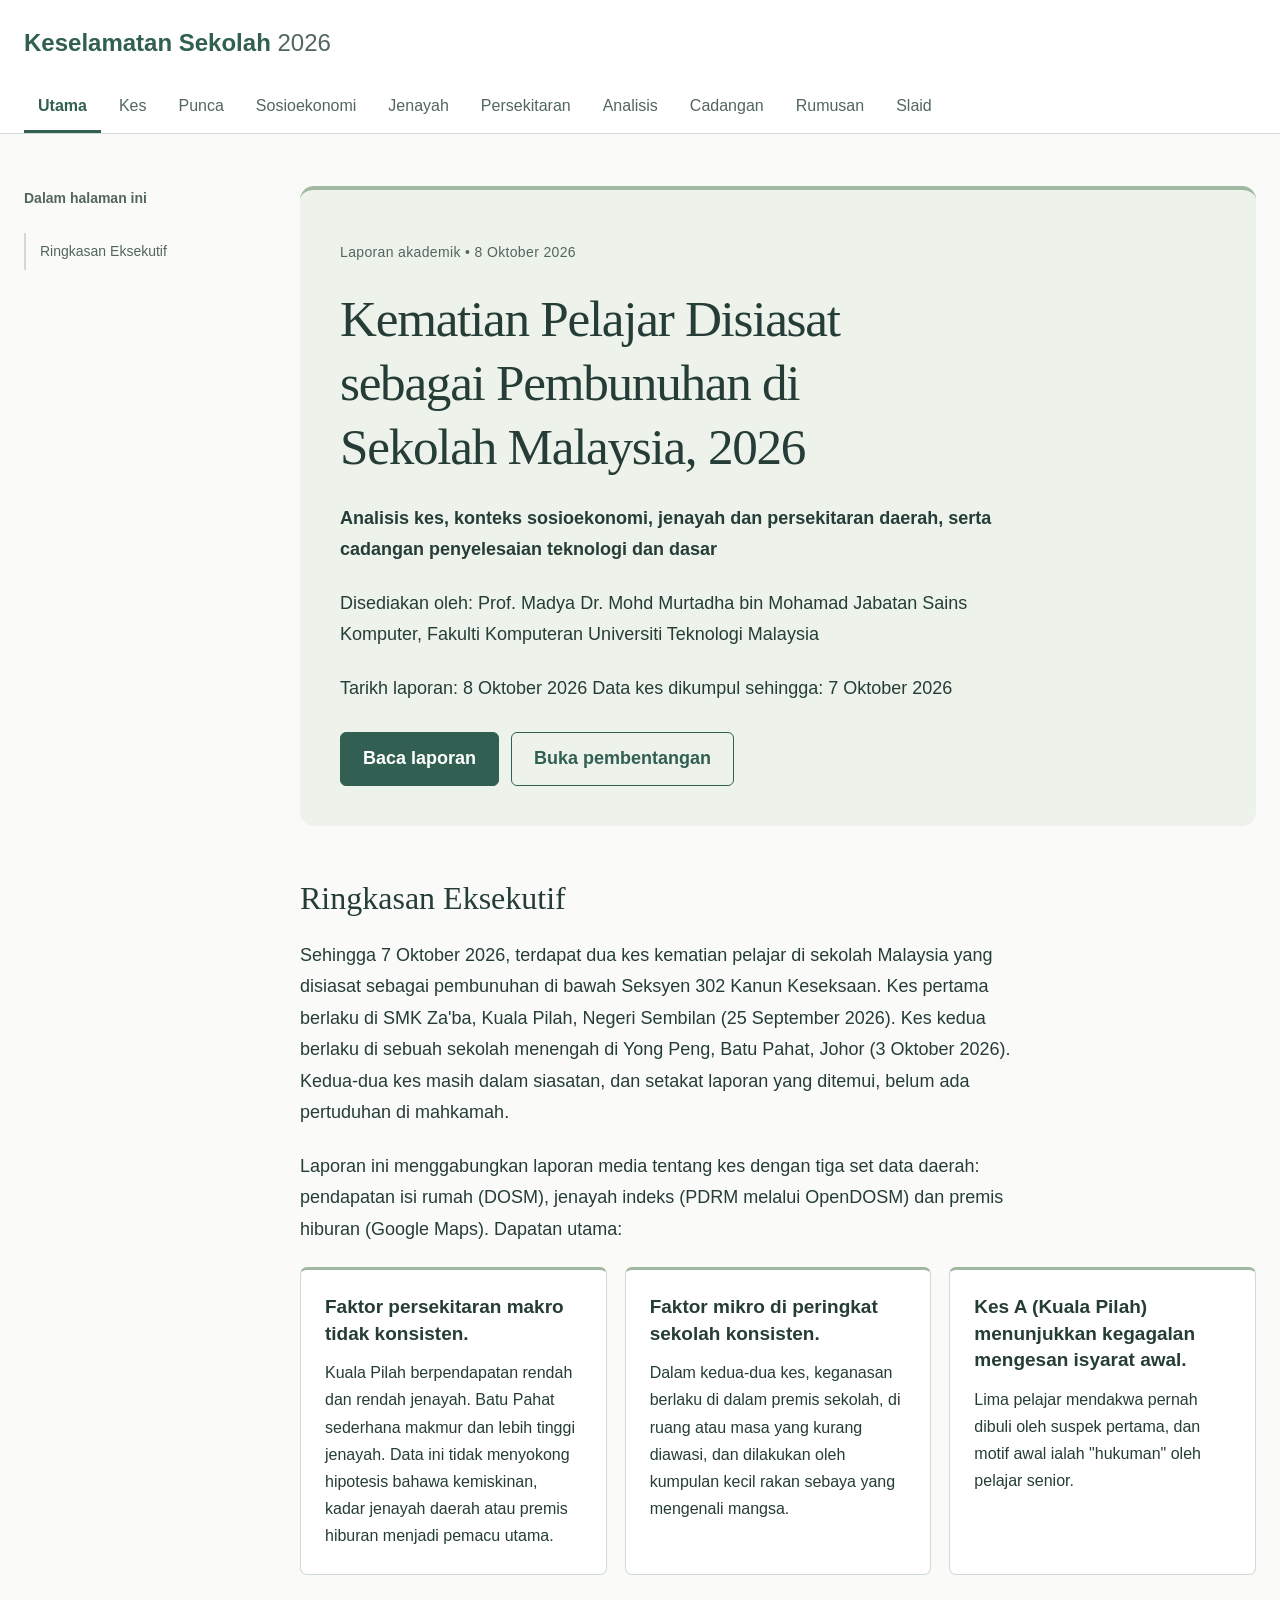
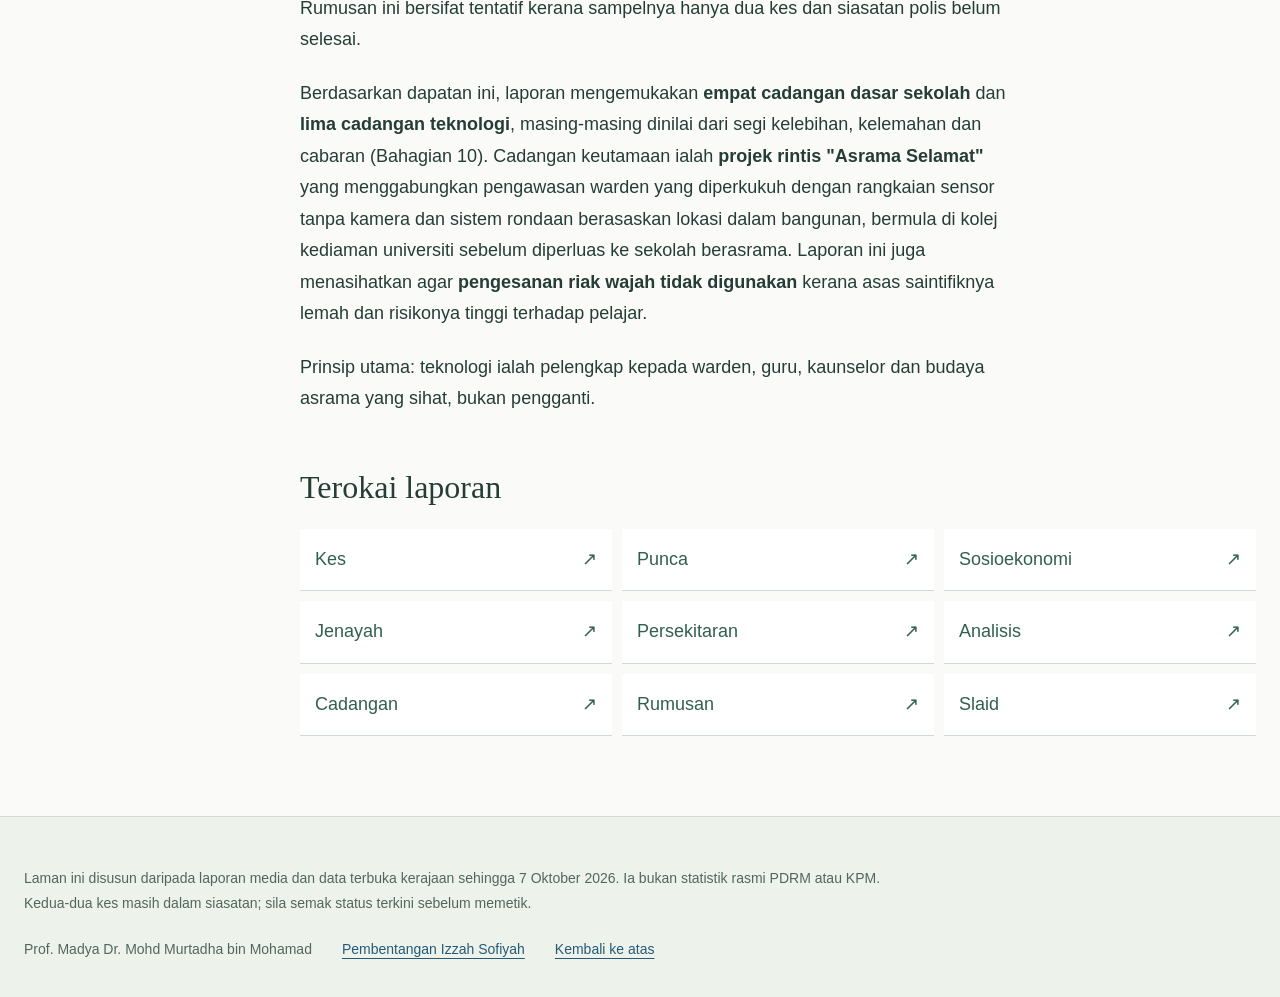
==== index.html @ 95ad990e "Create school safety report website and illustrated presentation" ====
<!doctype html><html lang="ms"><head><meta charset="utf-8"><meta name="viewport" content="width=device-width,initial-scale=1"><title>Utama | Keselamatan Sekolah 2026</title><meta name="description" content="Laporan keselamatan sekolah 2026: kes, konteks, analisis dan cadangan. Sumber laporan media dan data terbuka."><link rel="stylesheet" href="assets/css/style.css"><script defer src="assets/js/main.js"></script></head><body><a class="skip" href="#kandungan">Langkau ke kandungan</a><header class="site-header"><div class="header-top"><a class="brand" href="index.html">Keselamatan Sekolah <span>2026</span></a><button id="menu" aria-controls="nav" aria-expanded="false">Menu</button></div><nav id="nav" aria-label="Navigasi utama"><a href="index.html" aria-current="page">Utama</a><a href="kes.html">Kes</a><a href="punca.html">Punca</a><a href="sosioekonomi.html">Sosioekonomi</a><a href="jenayah.html">Jenayah</a><a href="persekitaran.html">Persekitaran</a><a href="analisis.html">Analisis</a><a href="cadangan.html">Cadangan</a><a href="rumusan.html">Rumusan</a><a href="slaid.html">Slaid</a></nav></header><div class="page-shell"><aside class="toc"><p>Dalam halaman ini</p><a href="#ringkasan-eksekutif">Ringkasan Eksekutif</a></aside><main id="kandungan" tabindex="-1"><section class="hero"><p class="eyebrow">Laporan akademik • 8 Oktober 2026</p><h1 id="kematian-pelajar-disiasat-sebagai-pembunuhan-di-sekolah-malaysia-2026">Kematian Pelajar Disiasat sebagai Pembunuhan di Sekolah Malaysia, 2026</h1>
<p><strong>Analisis kes, konteks sosioekonomi, jenayah dan persekitaran daerah, serta cadangan penyelesaian teknologi dan dasar</strong></p>
<p>Disediakan oleh: Prof. Madya Dr. Mohd Murtadha bin Mohamad Jabatan Sains Komputer, Fakulti Komputeran Universiti Teknologi Malaysia</p>
<p>Tarikh laporan: 8 Oktober 2026 Data kes dikumpul sehingga: 7 Oktober 2026</p><div class="hero-actions"><a class="button" href="kes.html">Baca laporan</a><a class="button secondary" href="slaid.html">Buka pembentangan</a></div></section><h2 id="ringkasan-eksekutif">Ringkasan Eksekutif</h2>
<p>Sehingga 7 Oktober 2026, terdapat dua kes kematian pelajar di sekolah Malaysia yang disiasat sebagai pembunuhan di bawah Seksyen 302 Kanun Keseksaan. Kes pertama berlaku di SMK Za&#x27;ba, Kuala Pilah, Negeri Sembilan (25 September 2026). Kes kedua berlaku di sebuah sekolah menengah di Yong Peng, Batu Pahat, Johor (3 Oktober 2026). Kedua-dua kes masih dalam siasatan, dan setakat laporan yang ditemui, belum ada pertuduhan di mahkamah.</p>
<p>Laporan ini menggabungkan laporan media tentang kes dengan tiga set data daerah: pendapatan isi rumah (DOSM), jenayah indeks (PDRM melalui OpenDOSM) dan premis hiburan (Google Maps). Dapatan utama:</p>
<ol class="findings">
<li><strong>Faktor persekitaran makro tidak konsisten.</strong> Kuala Pilah berpendapatan rendah dan rendah jenayah. Batu Pahat sederhana makmur dan lebih tinggi jenayah. Data ini tidak menyokong hipotesis bahawa kemiskinan, kadar jenayah daerah atau premis hiburan menjadi pemacu utama.</li>
<li><strong>Faktor mikro di peringkat sekolah konsisten.</strong> Dalam kedua-dua kes, keganasan berlaku di dalam premis sekolah, di ruang atau masa yang kurang diawasi, dan dilakukan oleh kumpulan kecil rakan sebaya yang mengenali mangsa.</li>
<li><strong>Kes A (Kuala Pilah) menunjukkan kegagalan mengesan isyarat awal.</strong> Lima pelajar mendakwa pernah dibuli oleh suspek pertama, dan motif awal ialah &quot;hukuman&quot; oleh pelajar senior.</li>
</ol>
<p>Rumusan ini bersifat tentatif kerana sampelnya hanya dua kes dan siasatan polis belum selesai.</p>
<p>Berdasarkan dapatan ini, laporan mengemukakan <strong>empat cadangan dasar sekolah</strong> dan <strong>lima cadangan teknologi</strong>, masing-masing dinilai dari segi kelebihan, kelemahan dan cabaran (Bahagian 10). Cadangan keutamaan ialah <strong>projek rintis &quot;Asrama Selamat&quot;</strong> yang menggabungkan pengawasan warden yang diperkukuh dengan rangkaian sensor tanpa kamera dan sistem rondaan berasaskan lokasi dalam bangunan, bermula di kolej kediaman universiti sebelum diperluas ke sekolah berasrama. Laporan ini juga menasihatkan agar <strong>pengesanan riak wajah tidak digunakan</strong> kerana asas saintifiknya lemah dan risikonya tinggi terhadap pelajar.</p>
<p>Prinsip utama: teknologi ialah pelengkap kepada warden, guru, kaunselor dan budaya asrama yang sihat, bukan pengganti.</p><section class="quick"><h2>Terokai laporan</h2><div><a href="kes.html">Kes<span aria-hidden="true">↗</span></a><a href="punca.html">Punca<span aria-hidden="true">↗</span></a><a href="sosioekonomi.html">Sosioekonomi<span aria-hidden="true">↗</span></a><a href="jenayah.html">Jenayah<span aria-hidden="true">↗</span></a><a href="persekitaran.html">Persekitaran<span aria-hidden="true">↗</span></a><a href="analisis.html">Analisis<span aria-hidden="true">↗</span></a><a href="cadangan.html">Cadangan<span aria-hidden="true">↗</span></a><a href="rumusan.html">Rumusan<span aria-hidden="true">↗</span></a><a href="slaid.html">Slaid<span aria-hidden="true">↗</span></a></div></section></main></div><footer class="site-footer"><p>Laman ini disusun daripada laporan media dan data terbuka kerajaan sehingga 7 Oktober 2026. Ia bukan statistik rasmi PDRM atau KPM. Kedua-dua kes masih dalam siasatan; sila semak status terkini sebelum memetik.</p><div><span>Prof. Madya Dr. Mohd Murtadha bin Mohamad</span><a href="slaid.html">Pembentangan Izzah Sofiyah</a><a href="#kandungan">Kembali ke atas</a></div></footer></body></html>
---- assets/css/style.css ----
:root{color-scheme:light dark;--bg:#fafbf8;--paper:#fff;--ink:#263d37;--muted:#52665e;--line:#cfdbd3;--green:#315f51;--soft:#edf3eb;--gold:#836225;--link:#245a77}*{box-sizing:border-box}html{scroll-padding-top:30px}body{margin:0;background:var(--bg);color:var(--ink);font:18px/1.75 Calibri,"Avenir Next",Arial,sans-serif}a{color:var(--link);text-underline-offset:4px;overflow-wrap:anywhere}a:hover{text-decoration-thickness:2px}button{font:inherit;cursor:pointer}button,a{touch-action:manipulation}:focus-visible{outline:3px solid #a17b2c;outline-offset:4px}.skip{position:absolute;left:20px;top:-100px;background:var(--paper);padding:12px;z-index:9}.skip:focus{top:10px}.site-header{background:var(--paper);border-bottom:1px solid var(--line);padding:22px max(24px,calc((100vw - 1320px)/2)) 0}.header-top{display:flex;align-items:center;justify-content:space-between;gap:20px}.brand{font-size:24px;font-weight:700;color:var(--green);text-decoration:none}.brand span{font-weight:400;color:var(--muted)}#menu{display:none;background:var(--soft);border:1px solid var(--line);border-radius:6px;padding:8px 16px;color:var(--ink)}nav{display:flex;gap:4px;flex-wrap:wrap;margin-top:18px}nav a{padding:10px 14px;color:var(--muted);text-decoration:none;font-size:16px;border-bottom:3px solid transparent}nav a[aria-current]{border-color:var(--green);color:var(--green);font-weight:700}.page-shell{max-width:1320px;display:grid;grid-template-columns:220px minmax(0,1fr);gap:56px;margin:52px auto 80px;padding:0 24px}main{min-width:0;max-width:100%;grid-column:2}main>p,main>ul,main>ol{max-width:72ch}.toc{grid-column:1;grid-row:1;align-self:start;position:sticky;top:24px;max-height:88vh;overflow:auto;font-size:14px}.toc p{color:var(--muted);font-weight:700;margin-top:0}.toc a{display:block;text-decoration:none;border-left:2px solid var(--line);padding:8px 14px;line-height:1.5;color:var(--muted)}.toc a:hover{background:var(--soft);border-color:var(--green)}h1,h2,h3,h4{line-height:1.25;scroll-margin-top:30px}h1,h2{font-family:Georgia,"Times New Roman",serif;font-weight:400}h1{font-size:clamp(32px,4vw,54px);letter-spacing:-.025em;margin:12px 0 24px;max-width:24ch}h2{font-size:32px;margin:52px 0 22px}h3{font-size:23px;margin:32px 0 16px}h4{font-size:21px;margin:12px 0 18px}p{margin:14px 0 22px}li{padding-left:4px;margin:10px 0}strong{font-weight:700}.eyebrow{font-size:14px;color:var(--muted);letter-spacing:.025em}.hero{padding:36px 40px 40px;background:var(--soft);border-radius:14px;border-top:4px solid #a1b8a2;margin-bottom:38px}.hero p{max-width:70ch}.hero h1{margin-top:14px}.hero .lead{font-size:25px}.hero-actions{display:flex;flex-wrap:wrap;gap:12px;margin-top:28px}.button{display:inline-block;padding:10px 22px;border:1px solid var(--green);border-radius:6px;background:var(--green);color:#fff;text-decoration:none;font-weight:600}.button.secondary{color:var(--green);background:transparent}.findings{list-style:none;display:grid;grid-template-columns:repeat(3,minmax(0,1fr));padding:0;gap:18px;max-width:none!important}.findings li{margin:0;padding:24px;border:1px solid var(--line);border-top:3px solid #a1b8a2;border-radius:7px;font-size:16px;line-height:1.7;background:var(--paper)}.findings strong{display:block;font-size:19px;margin-bottom:12px;line-height:1.4}.quick>div{display:grid;grid-template-columns:repeat(3,minmax(0,1fr));gap:10px}.quick a{display:flex;justify-content:space-between;text-decoration:none;border-bottom:1px solid var(--line);padding:15px;color:var(--green);background:var(--paper)}.table-scroll{max-width:100%;overflow-x:auto;margin:22px 0 32px;border:1px solid var(--line);border-radius:8px;background:var(--paper)}table{border-collapse:collapse;width:100%;font-size:16px;line-height:1.55;min-width:620px}caption{text-align:left;padding:14px 18px;font-size:15px;font-weight:600;color:var(--muted);background:var(--soft)}th,td{text-align:left;padding:15px 16px;vertical-align:top;border-bottom:1px solid var(--line)}thead th{background:var(--green);color:white;font-weight:600}tbody th{font-weight:500}tbody tr:nth-child(even){background:var(--soft)}tbody tr:last-child>*{border-bottom:0}.chart{margin:30px 0;padding:24px;border:1px solid var(--line);border-radius:8px;background:var(--paper)}.chart-frame{height:320px;position:relative}figcaption{color:var(--muted);font-size:14px;line-height:1.6;margin-top:15px}.chart-status{font-size:14px}.filters{display:flex;gap:10px;align-items:center;flex-wrap:wrap;padding:16px 0}.filters button{border:1px solid var(--green);padding:7px 18px;border-radius:99px;background:var(--paper);color:var(--green)}.filters button[aria-pressed=true]{color:white;background:var(--green)}#filter-status{font-size:14px;color:var(--muted)}.recommendation{padding:26px;margin:25px 0;background:var(--paper);border:1px solid var(--line);border-radius:10px}.recommendation[hidden]{display:none}.badge{display:inline-block;padding:3px 12px;background:var(--soft);border:1px solid var(--line);border-radius:4px;font-size:14px;color:var(--green)}.badge.caution{color:var(--gold);margin-top:35px}.category{border-left:5px solid #466b84;padding:10px 16px;background:var(--soft)}.category.bukan{border-color:#637553}.category.konteks{border-color:#82688e}.deck-preview{border:1px solid var(--line);border-radius:10px;overflow:hidden;background:var(--soft)}iframe{display:block;width:100%;height:680px;border:0}.site-footer{padding:35px max(24px,calc((100vw - 1272px)/2));background:var(--soft);border-top:1px solid var(--line);font-size:14px;color:var(--muted)}.site-footer p{max-width:110ch}.site-footer div{display:flex;flex-wrap:wrap;gap:12px 30px}code{font-size:.9em;overflow-wrap:anywhere}#kandungan:focus{outline:none}@media(max-width:1050px){.page-shell{grid-template-columns:1fr;gap:24px;margin-top:28px}.toc{position:static;grid-column:1;display:flex;gap:5px;flex-wrap:wrap;max-height:none;border-bottom:1px solid var(--line);padding-bottom:15px}.toc p{width:100%;margin-bottom:5px}.toc a{border:0;padding:5px 9px;font-size:13px;background:var(--soft);border-radius:4px}main{grid-column:1}.findings{grid-template-columns:1fr}.hero{padding:28px}}@media(max-width:650px){body{font-size:17px}.site-header{padding:16px 18px 0}.brand{font-size:20px}#menu{display:block}.js nav{display:none}.js nav.open{display:flex}nav{padding-bottom:12px}nav a{padding:7px 9px;font-size:15px}.page-shell{padding:0 18px;margin-bottom:40px}.hero{padding:22px}.hero h1{font-size:34px}.hero .lead{font-size:21px}h2{font-size:28px}h3{font-size:21px}.quick>div{grid-template-columns:1fr 1fr}.recommendation{padding:18px}.chart{padding:14px}.chart-frame{height:280px}iframe{height:700px}.toc{display:none}.site-footer{padding:25px 18px}.button{padding:9px 16px}}@media(prefers-color-scheme:dark){:root{--bg:#162522;--paper:#1d302b;--ink:#e0e9e2;--muted:#bccbc2;--line:#476057;--green:#a7d2bb;--soft:#253b33;--gold:#e0c586;--link:#a5d3ed}.button,.filters button[aria-pressed=true],thead th{background:#315f51;color:#fff}.button.secondary{color:var(--green)}.hero{border-color:#82a98b}}@media print{@page{margin:15mm}body{background:white;color:#111;font-size:11pt}.site-header,.toc,.skip,.hero-actions,.filters,.quick,.deck-preview{display:none!important}.page-shell{display:block;padding:0;margin:0;max-width:none}main{max-width:none}.hero,.recommendation,.chart,.table-scroll{background:white;border-color:#aaa;box-shadow:none;border-radius:0}.recommendation[hidden]{display:block!important}.table-scroll{overflow:visible}table{min-width:0;font-size:9pt}th,td{padding:6px;overflow-wrap:anywhere}thead th{background:#eee;color:black}h1{font-size:26pt}h2{font-size:21pt}h3{font-size:16pt}.site-footer{background:white;color:#333;padding:15px 0}a{color:#111}a[href^="http"]:after{content:" (" attr(href) ")";font-size:8pt;overflow-wrap:anywhere}.chart{break-inside:avoid}.findings{display:block}.findings li{margin-bottom:10px}tr{break-inside:avoid}}

tr.international>th{border-left:5px solid #82688e}tr.reference>th{border-left:5px solid #8a743b}
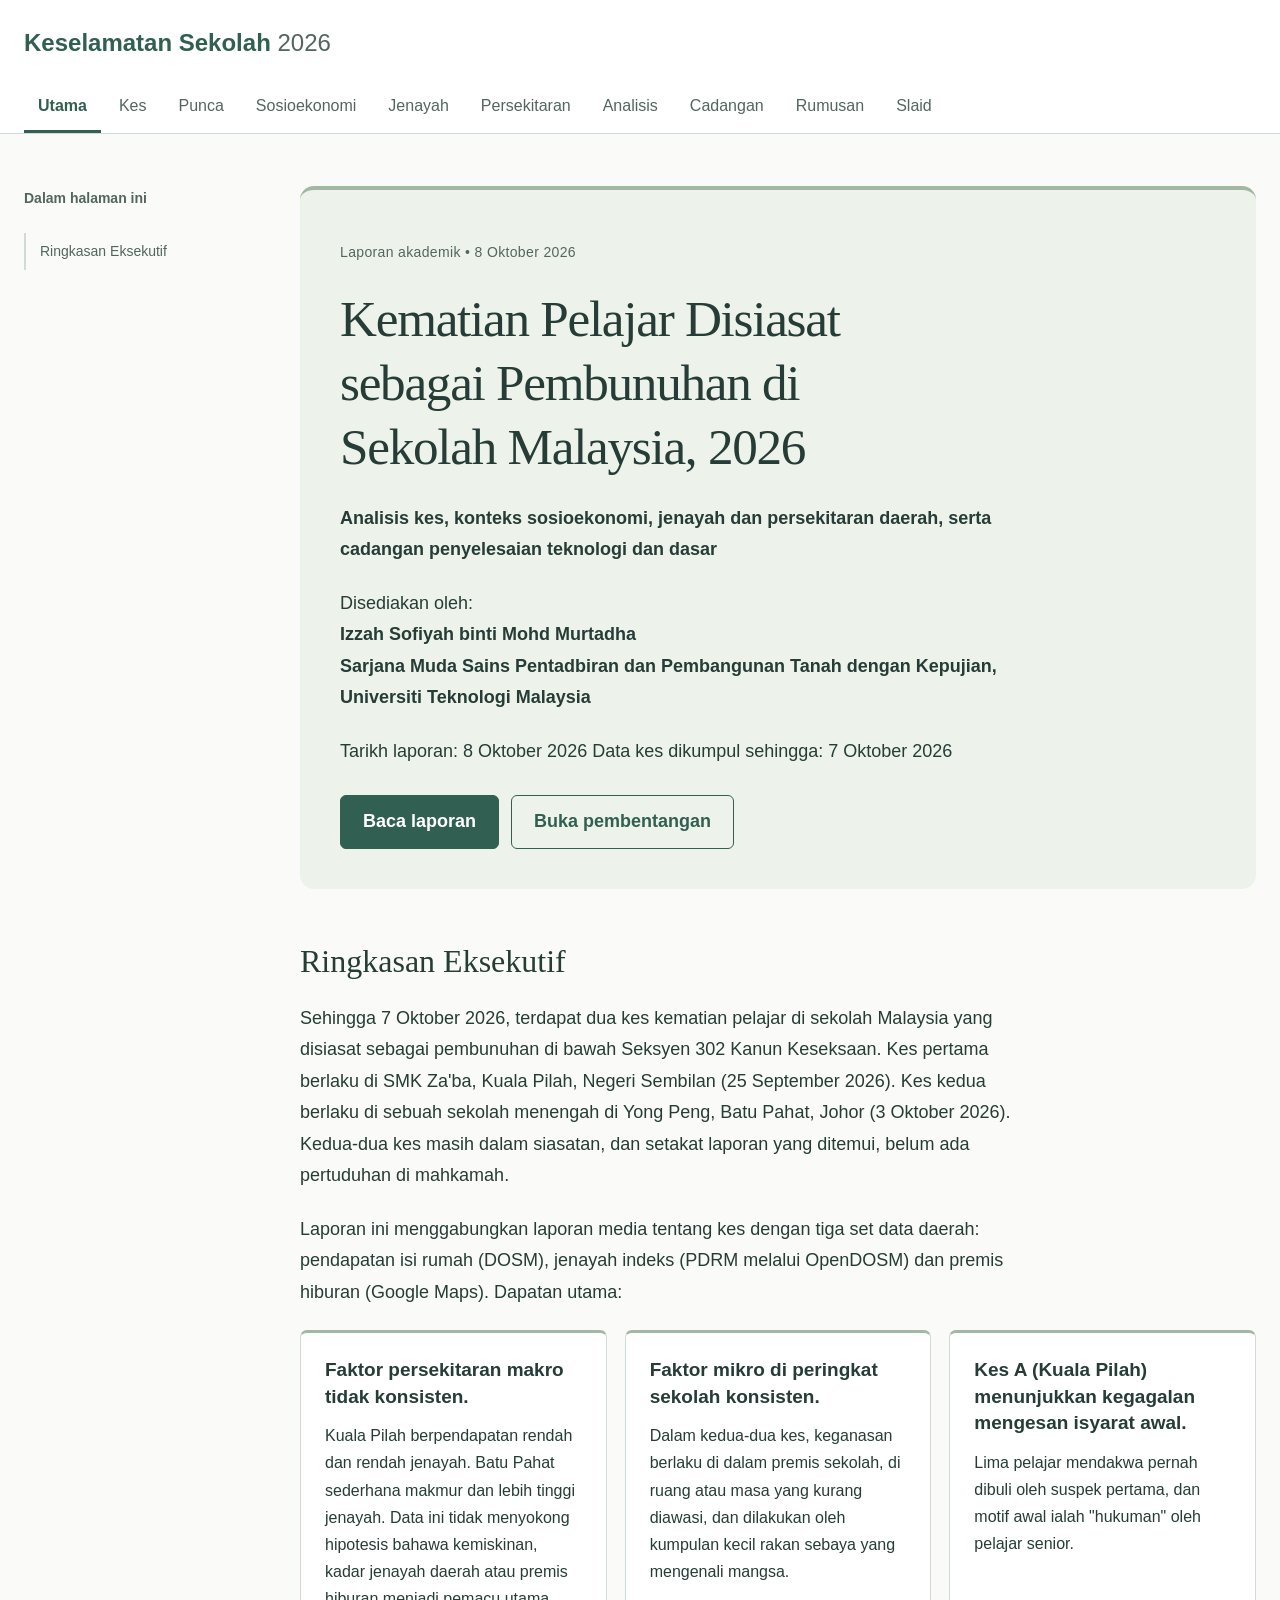
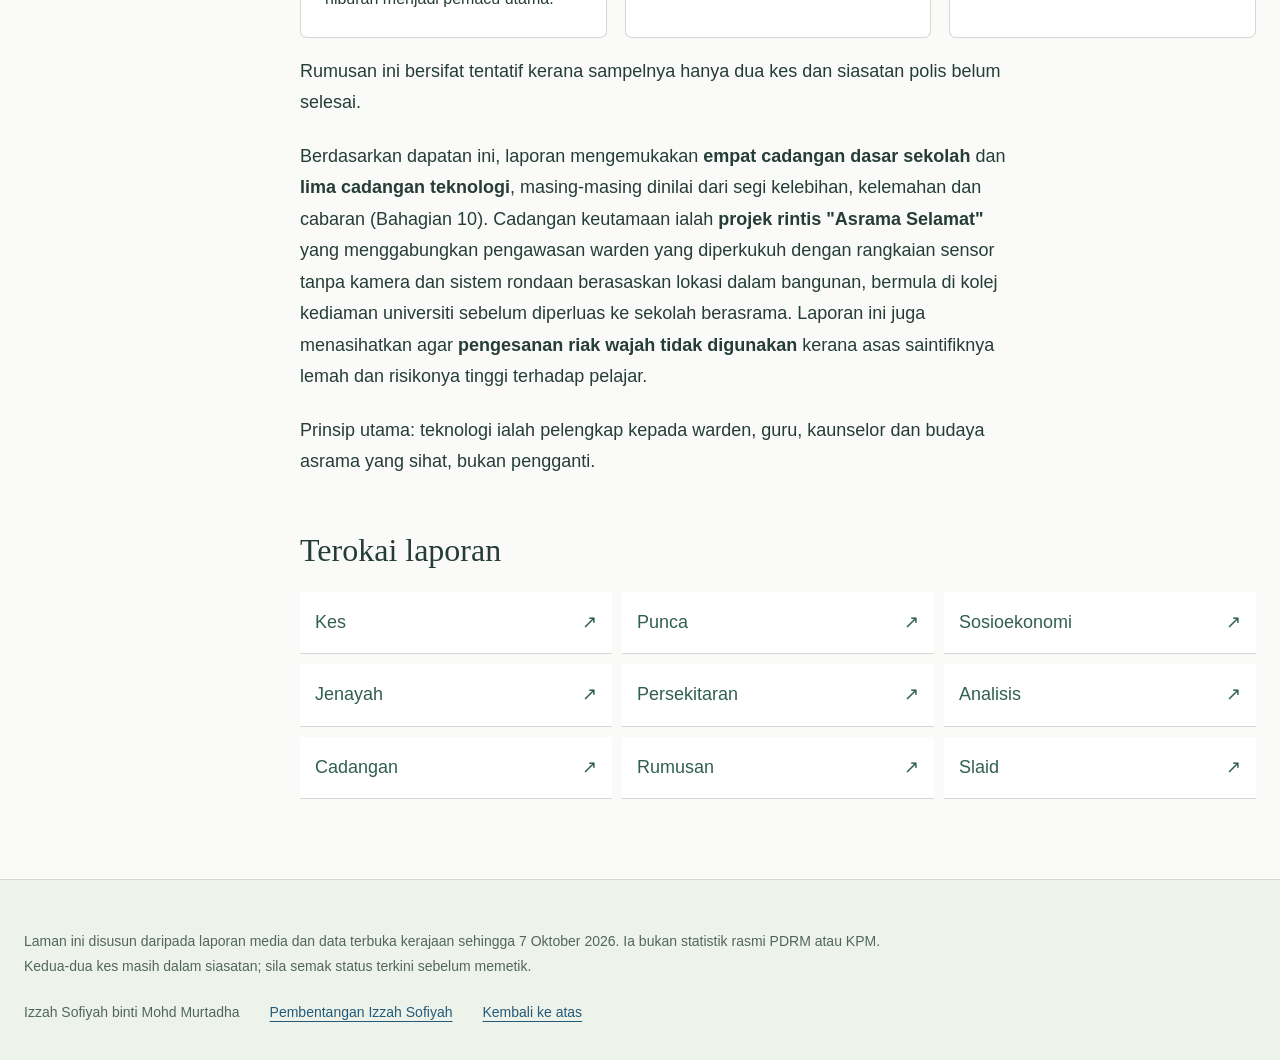
==== commit 7409cc98: "Update report attribution to Izzah Sofiyah" ====
--- a/index.html
+++ b/index.html
@@ -1,6 +1,6 @@
 <!doctype html><html lang="ms"><head><meta charset="utf-8"><meta name="viewport" content="width=device-width,initial-scale=1"><title>Utama | Keselamatan Sekolah 2026</title><meta name="description" content="Laporan keselamatan sekolah 2026: kes, konteks, analisis dan cadangan. Sumber laporan media dan data terbuka."><link rel="stylesheet" href="assets/css/style.css"><script defer src="assets/js/main.js"></script></head><body><a class="skip" href="#kandungan">Langkau ke kandungan</a><header class="site-header"><div class="header-top"><a class="brand" href="index.html">Keselamatan Sekolah <span>2026</span></a><button id="menu" aria-controls="nav" aria-expanded="false">Menu</button></div><nav id="nav" aria-label="Navigasi utama"><a href="index.html" aria-current="page">Utama</a><a href="kes.html">Kes</a><a href="punca.html">Punca</a><a href="sosioekonomi.html">Sosioekonomi</a><a href="jenayah.html">Jenayah</a><a href="persekitaran.html">Persekitaran</a><a href="analisis.html">Analisis</a><a href="cadangan.html">Cadangan</a><a href="rumusan.html">Rumusan</a><a href="slaid.html">Slaid</a></nav></header><div class="page-shell"><aside class="toc"><p>Dalam halaman ini</p><a href="#ringkasan-eksekutif">Ringkasan Eksekutif</a></aside><main id="kandungan" tabindex="-1"><section class="hero"><p class="eyebrow">Laporan akademik • 8 Oktober 2026</p><h1 id="kematian-pelajar-disiasat-sebagai-pembunuhan-di-sekolah-malaysia-2026">Kematian Pelajar Disiasat sebagai Pembunuhan di Sekolah Malaysia, 2026</h1>
 <p><strong>Analisis kes, konteks sosioekonomi, jenayah dan persekitaran daerah, serta cadangan penyelesaian teknologi dan dasar</strong></p>
-<p>Disediakan oleh: Prof. Madya Dr. Mohd Murtadha bin Mohamad Jabatan Sains Komputer, Fakulti Komputeran Universiti Teknologi Malaysia</p>
+<p>Disediakan oleh:<br><strong>Izzah Sofiyah binti Mohd Murtadha</strong><br><strong>Sarjana Muda Sains Pentadbiran dan Pembangunan Tanah dengan Kepujian, Universiti Teknologi Malaysia</strong></p>
 <p>Tarikh laporan: 8 Oktober 2026 Data kes dikumpul sehingga: 7 Oktober 2026</p><div class="hero-actions"><a class="button" href="kes.html">Baca laporan</a><a class="button secondary" href="slaid.html">Buka pembentangan</a></div></section><h2 id="ringkasan-eksekutif">Ringkasan Eksekutif</h2>
 <p>Sehingga 7 Oktober 2026, terdapat dua kes kematian pelajar di sekolah Malaysia yang disiasat sebagai pembunuhan di bawah Seksyen 302 Kanun Keseksaan. Kes pertama berlaku di SMK Za&#x27;ba, Kuala Pilah, Negeri Sembilan (25 September 2026). Kes kedua berlaku di sebuah sekolah menengah di Yong Peng, Batu Pahat, Johor (3 Oktober 2026). Kedua-dua kes masih dalam siasatan, dan setakat laporan yang ditemui, belum ada pertuduhan di mahkamah.</p>
 <p>Laporan ini menggabungkan laporan media tentang kes dengan tiga set data daerah: pendapatan isi rumah (DOSM), jenayah indeks (PDRM melalui OpenDOSM) dan premis hiburan (Google Maps). Dapatan utama:</p>
@@ -11,4 +11,4 @@
 </ol>
 <p>Rumusan ini bersifat tentatif kerana sampelnya hanya dua kes dan siasatan polis belum selesai.</p>
 <p>Berdasarkan dapatan ini, laporan mengemukakan <strong>empat cadangan dasar sekolah</strong> dan <strong>lima cadangan teknologi</strong>, masing-masing dinilai dari segi kelebihan, kelemahan dan cabaran (Bahagian 10). Cadangan keutamaan ialah <strong>projek rintis &quot;Asrama Selamat&quot;</strong> yang menggabungkan pengawasan warden yang diperkukuh dengan rangkaian sensor tanpa kamera dan sistem rondaan berasaskan lokasi dalam bangunan, bermula di kolej kediaman universiti sebelum diperluas ke sekolah berasrama. Laporan ini juga menasihatkan agar <strong>pengesanan riak wajah tidak digunakan</strong> kerana asas saintifiknya lemah dan risikonya tinggi terhadap pelajar.</p>
-<p>Prinsip utama: teknologi ialah pelengkap kepada warden, guru, kaunselor dan budaya asrama yang sihat, bukan pengganti.</p><section class="quick"><h2>Terokai laporan</h2><div><a href="kes.html">Kes<span aria-hidden="true">↗</span></a><a href="punca.html">Punca<span aria-hidden="true">↗</span></a><a href="sosioekonomi.html">Sosioekonomi<span aria-hidden="true">↗</span></a><a href="jenayah.html">Jenayah<span aria-hidden="true">↗</span></a><a href="persekitaran.html">Persekitaran<span aria-hidden="true">↗</span></a><a href="analisis.html">Analisis<span aria-hidden="true">↗</span></a><a href="cadangan.html">Cadangan<span aria-hidden="true">↗</span></a><a href="rumusan.html">Rumusan<span aria-hidden="true">↗</span></a><a href="slaid.html">Slaid<span aria-hidden="true">↗</span></a></div></section></main></div><footer class="site-footer"><p>Laman ini disusun daripada laporan media dan data terbuka kerajaan sehingga 7 Oktober 2026. Ia bukan statistik rasmi PDRM atau KPM. Kedua-dua kes masih dalam siasatan; sila semak status terkini sebelum memetik.</p><div><span>Prof. Madya Dr. Mohd Murtadha bin Mohamad</span><a href="slaid.html">Pembentangan Izzah Sofiyah</a><a href="#kandungan">Kembali ke atas</a></div></footer></body></html>+<p>Prinsip utama: teknologi ialah pelengkap kepada warden, guru, kaunselor dan budaya asrama yang sihat, bukan pengganti.</p><section class="quick"><h2>Terokai laporan</h2><div><a href="kes.html">Kes<span aria-hidden="true">↗</span></a><a href="punca.html">Punca<span aria-hidden="true">↗</span></a><a href="sosioekonomi.html">Sosioekonomi<span aria-hidden="true">↗</span></a><a href="jenayah.html">Jenayah<span aria-hidden="true">↗</span></a><a href="persekitaran.html">Persekitaran<span aria-hidden="true">↗</span></a><a href="analisis.html">Analisis<span aria-hidden="true">↗</span></a><a href="cadangan.html">Cadangan<span aria-hidden="true">↗</span></a><a href="rumusan.html">Rumusan<span aria-hidden="true">↗</span></a><a href="slaid.html">Slaid<span aria-hidden="true">↗</span></a></div></section></main></div><footer class="site-footer"><p>Laman ini disusun daripada laporan media dan data terbuka kerajaan sehingga 7 Oktober 2026. Ia bukan statistik rasmi PDRM atau KPM. Kedua-dua kes masih dalam siasatan; sila semak status terkini sebelum memetik.</p><div><span>Izzah Sofiyah binti Mohd Murtadha</span><a href="slaid.html">Pembentangan Izzah Sofiyah</a><a href="#kandungan">Kembali ke atas</a></div></footer></body></html>
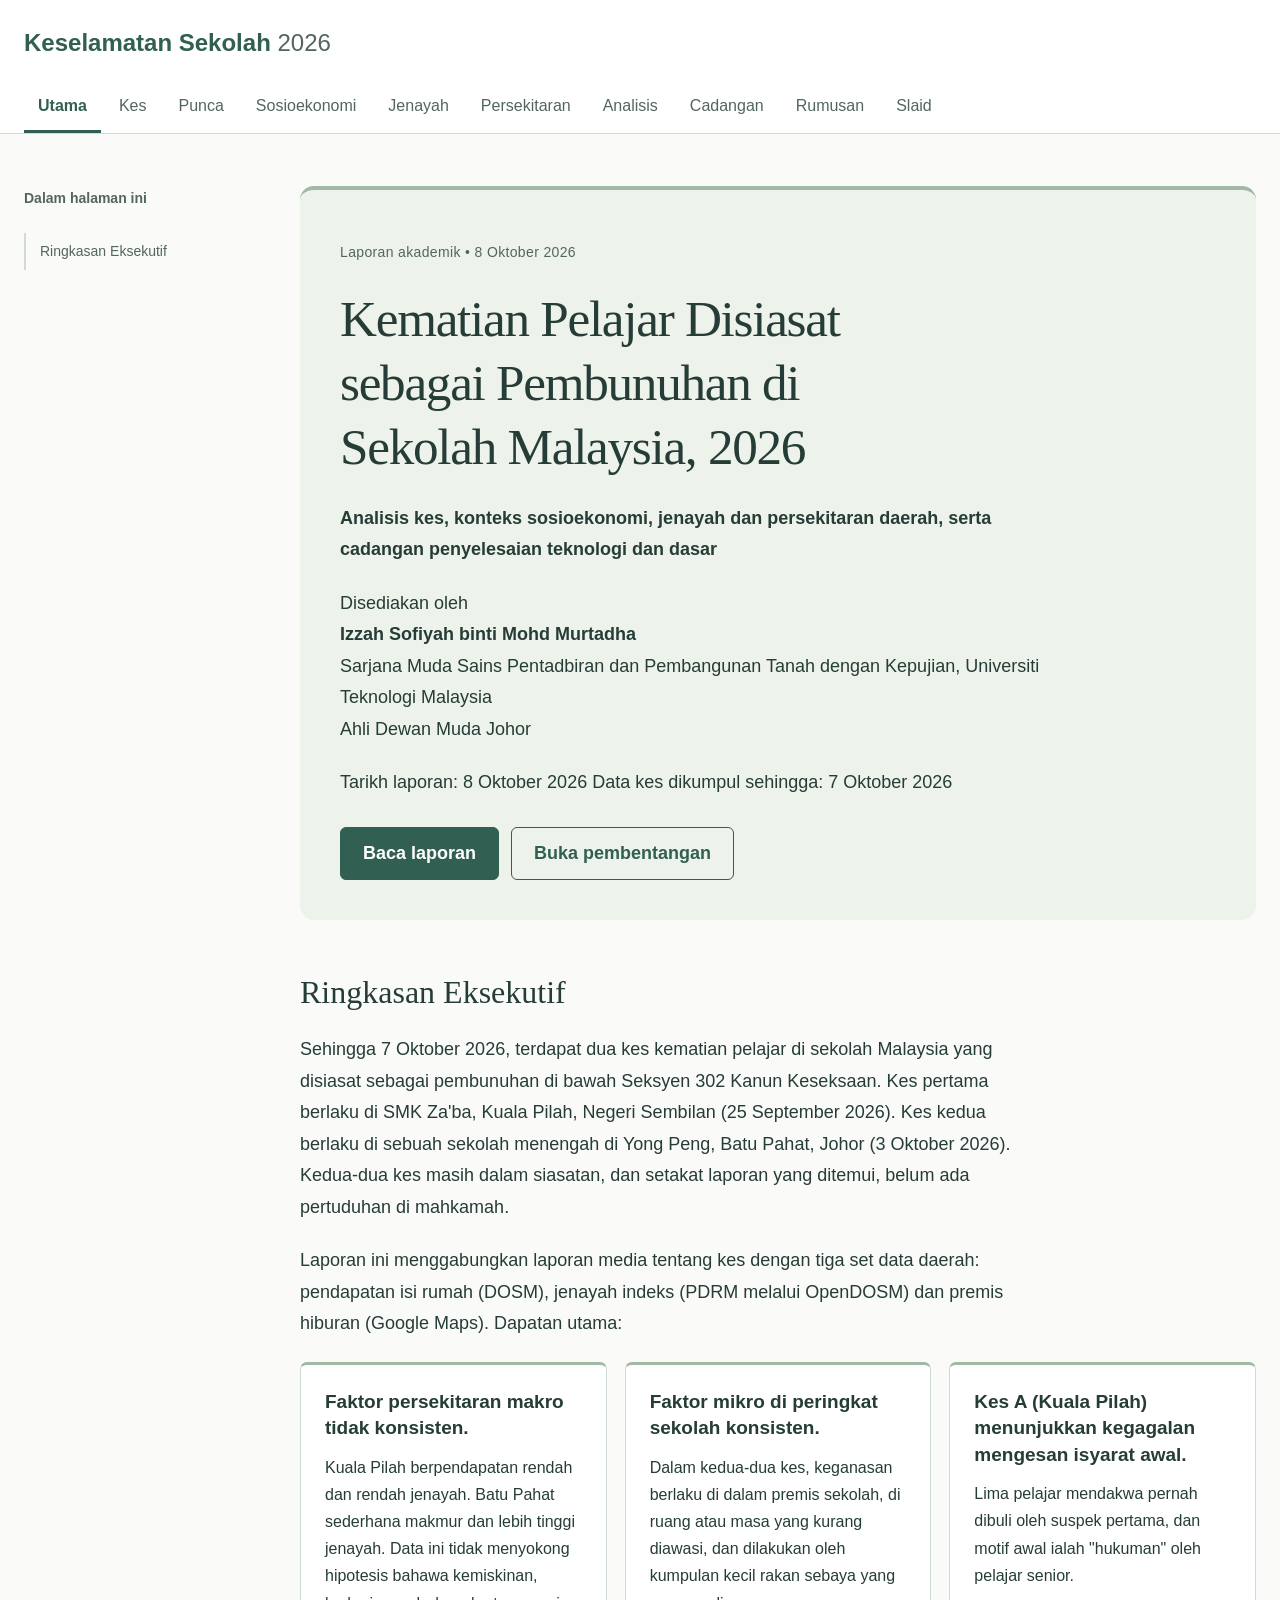
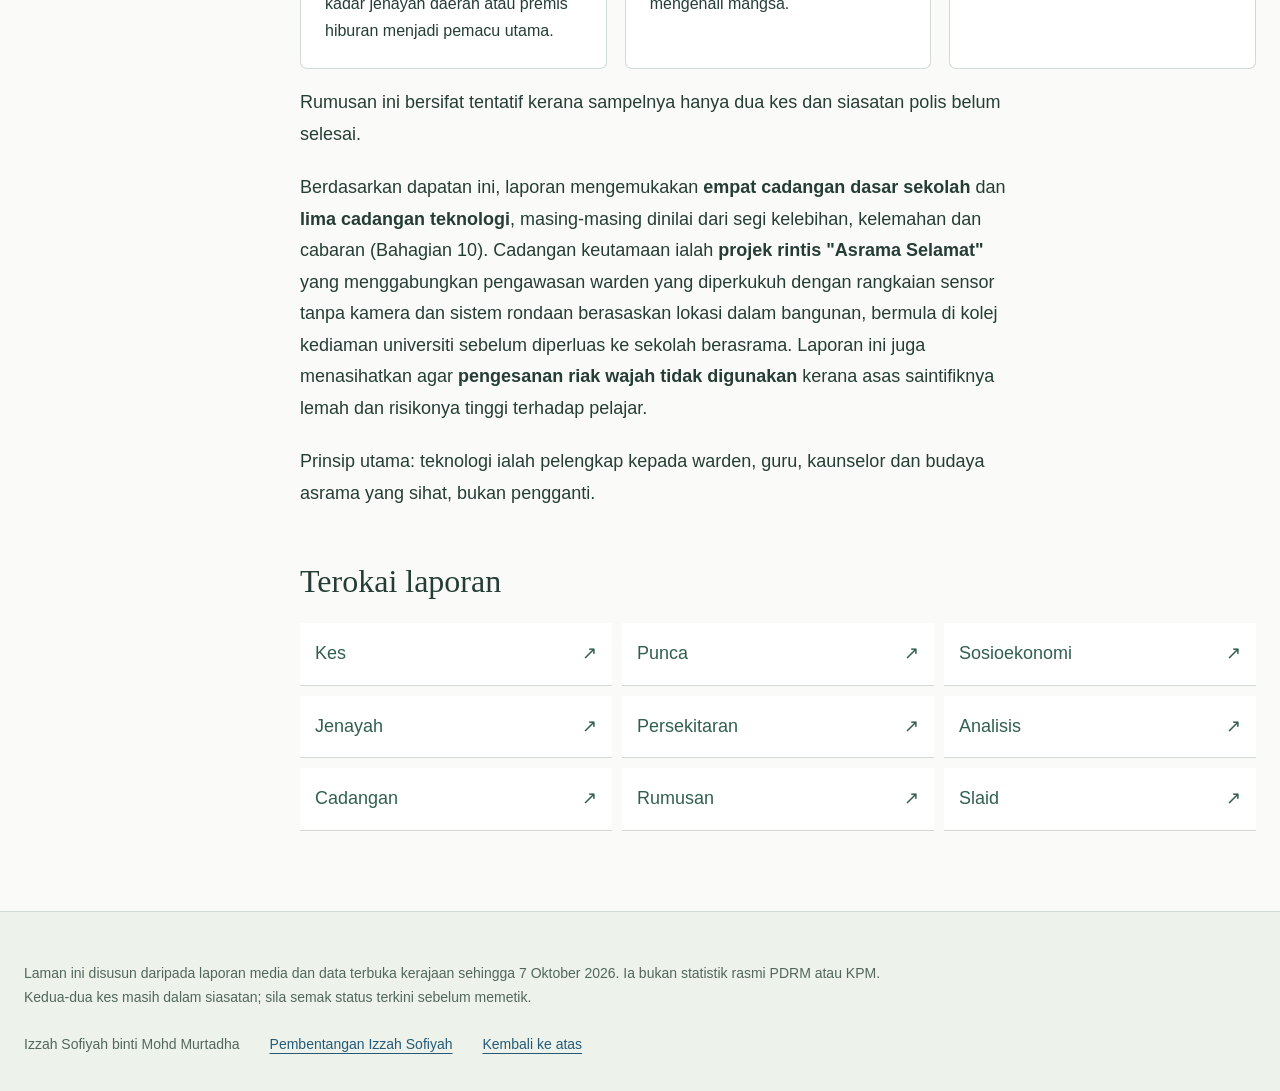
==== commit 7fb35fb9: "Fix slide 10 footer overlap and update presenter details" ====
--- a/index.html
+++ b/index.html
@@ -1,6 +1,6 @@
 <!doctype html><html lang="ms"><head><meta charset="utf-8"><meta name="viewport" content="width=device-width,initial-scale=1"><title>Utama | Keselamatan Sekolah 2026</title><meta name="description" content="Laporan keselamatan sekolah 2026: kes, konteks, analisis dan cadangan. Sumber laporan media dan data terbuka."><link rel="stylesheet" href="assets/css/style.css"><script defer src="assets/js/main.js"></script></head><body><a class="skip" href="#kandungan">Langkau ke kandungan</a><header class="site-header"><div class="header-top"><a class="brand" href="index.html">Keselamatan Sekolah <span>2026</span></a><button id="menu" aria-controls="nav" aria-expanded="false">Menu</button></div><nav id="nav" aria-label="Navigasi utama"><a href="index.html" aria-current="page">Utama</a><a href="kes.html">Kes</a><a href="punca.html">Punca</a><a href="sosioekonomi.html">Sosioekonomi</a><a href="jenayah.html">Jenayah</a><a href="persekitaran.html">Persekitaran</a><a href="analisis.html">Analisis</a><a href="cadangan.html">Cadangan</a><a href="rumusan.html">Rumusan</a><a href="slaid.html">Slaid</a></nav></header><div class="page-shell"><aside class="toc"><p>Dalam halaman ini</p><a href="#ringkasan-eksekutif">Ringkasan Eksekutif</a></aside><main id="kandungan" tabindex="-1"><section class="hero"><p class="eyebrow">Laporan akademik • 8 Oktober 2026</p><h1 id="kematian-pelajar-disiasat-sebagai-pembunuhan-di-sekolah-malaysia-2026">Kematian Pelajar Disiasat sebagai Pembunuhan di Sekolah Malaysia, 2026</h1>
 <p><strong>Analisis kes, konteks sosioekonomi, jenayah dan persekitaran daerah, serta cadangan penyelesaian teknologi dan dasar</strong></p>
-<p>Disediakan oleh:<br><strong>Izzah Sofiyah binti Mohd Murtadha</strong><br><strong>Sarjana Muda Sains Pentadbiran dan Pembangunan Tanah dengan Kepujian, Universiti Teknologi Malaysia</strong></p>
+<p>Disediakan oleh<br><strong>Izzah Sofiyah binti Mohd Murtadha</strong><br>Sarjana Muda Sains Pentadbiran dan Pembangunan Tanah dengan Kepujian, Universiti Teknologi Malaysia<br>Ahli Dewan Muda Johor</p>
 <p>Tarikh laporan: 8 Oktober 2026 Data kes dikumpul sehingga: 7 Oktober 2026</p><div class="hero-actions"><a class="button" href="kes.html">Baca laporan</a><a class="button secondary" href="slaid.html">Buka pembentangan</a></div></section><h2 id="ringkasan-eksekutif">Ringkasan Eksekutif</h2>
 <p>Sehingga 7 Oktober 2026, terdapat dua kes kematian pelajar di sekolah Malaysia yang disiasat sebagai pembunuhan di bawah Seksyen 302 Kanun Keseksaan. Kes pertama berlaku di SMK Za&#x27;ba, Kuala Pilah, Negeri Sembilan (25 September 2026). Kes kedua berlaku di sebuah sekolah menengah di Yong Peng, Batu Pahat, Johor (3 Oktober 2026). Kedua-dua kes masih dalam siasatan, dan setakat laporan yang ditemui, belum ada pertuduhan di mahkamah.</p>
 <p>Laporan ini menggabungkan laporan media tentang kes dengan tiga set data daerah: pendapatan isi rumah (DOSM), jenayah indeks (PDRM melalui OpenDOSM) dan premis hiburan (Google Maps). Dapatan utama:</p>
